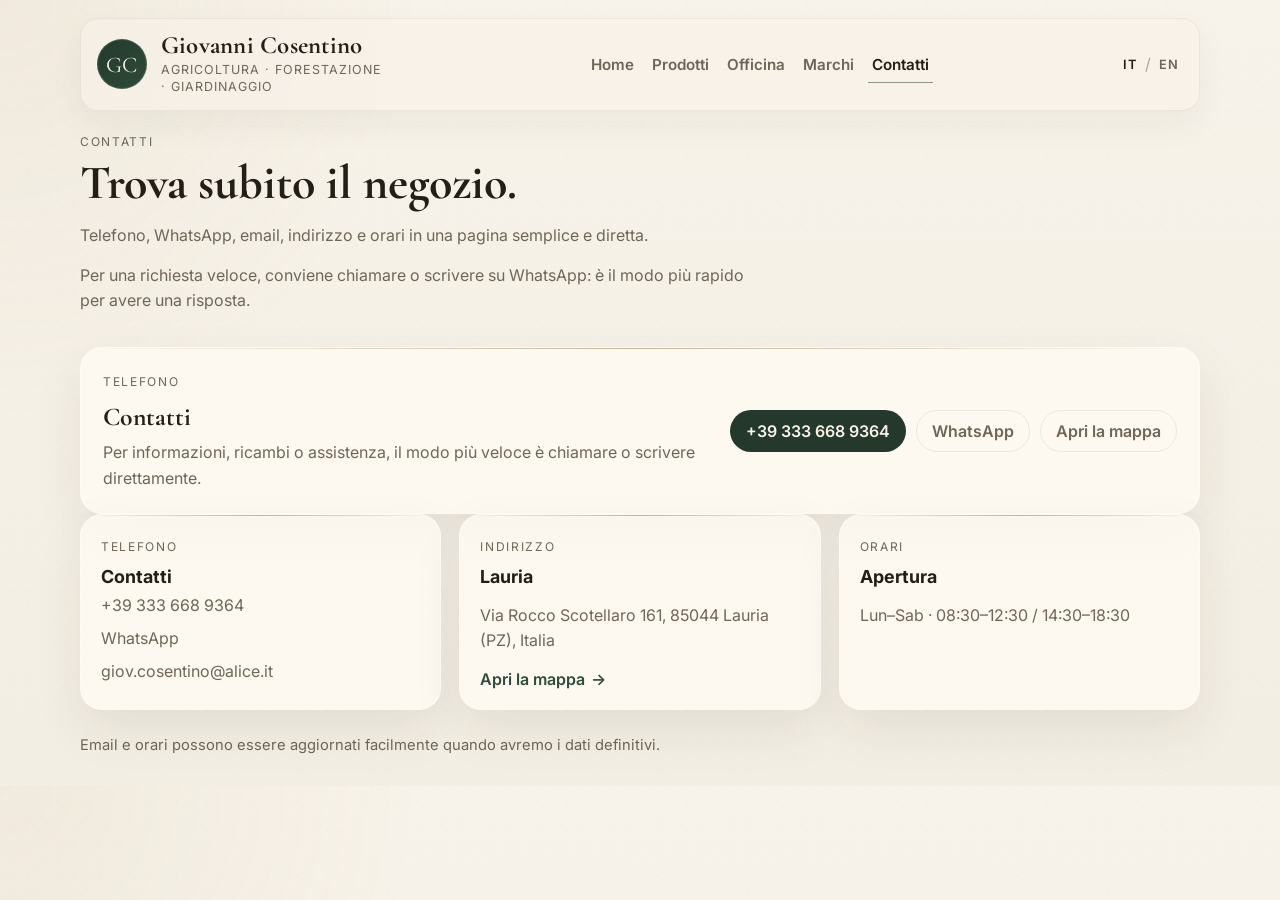
==== contatti.html @ a3128419 "Remove redundant homepage service cards" ====
<!doctype html>
<html lang="it">
  <head>
    <meta charset="UTF-8" />
    <meta name="viewport" content="width=device-width, initial-scale=1.0" />
    <title>Contatti · Giovanni Cosentino</title>
    <meta name="description" content="Contatti, indirizzo e riferimenti del negozio di Giovanni Cosentino a Lauria (PZ)." />
    <link rel="preconnect" href="https://fonts.googleapis.com" />
    <link rel="preconnect" href="https://fonts.gstatic.com" crossorigin />
    <link href="https://fonts.googleapis.com/css2?family=Inter:wght@400;500;600;700&family=Cormorant+Garamond:wght@500;600;700&display=swap" rel="stylesheet" />
    <link rel="stylesheet" href="./styles.css" />
  </head>
  <body>
    <div class="grain"></div>
    <div class="page-wrap">
      <div class="site-shell">
        <header class="topbar">
          <div class="brand">
            <div class="brand-mark">GC</div>
            <div class="brand-copy">
              <h1>Giovanni Cosentino</h1>
              <p class="brand-sub"><span data-i18n="brandSub">Agricoltura · Forestazione · Giardinaggio</span></p>
            </div>
          </div>
          <nav class="desktop-nav" aria-label="Primary">
            <a class="nav-link" href="./index.html" data-i18n="navHome">Home</a>
            <a class="nav-link" href="./prodotti.html" data-i18n="navProducts">Prodotti</a>
            <a class="nav-link" href="./officina.html" data-i18n="navWorkshop">Officina</a>
            <a class="nav-link" href="./marchi.html" data-i18n="navBrands">Marchi</a>
            <a class="nav-link is-active" href="./contatti.html" data-i18n="navContacts" data-i18n="contactsEyebrow">Contatti</a>
          </nav>

          <div class="topbar-actions">
            <div class="lang-switch" aria-label="Language switcher">
              <button class="lang-btn is-active" data-lang="it">IT</button>
              <button class="lang-btn" data-lang="en">EN</button>
            </div>
            <button class="menu-toggle" type="button" aria-expanded="false" aria-controls="mobile-menu" aria-label="Apri menu">
              <span></span>
              <span></span>
              <span></span>
            </button>
          </div>
        </header>
        <div class="mobile-menu" id="mobile-menu" hidden>
          <nav class="mobile-menu-panel" aria-label="Mobile navigation">
            <a class="nav-link" href="./index.html" data-i18n="navHome">Home</a>
            <a class="nav-link" href="./prodotti.html" data-i18n="navProducts">Prodotti</a>
            <a class="nav-link" href="./officina.html" data-i18n="navWorkshop">Officina</a>
            <a class="nav-link" href="./marchi.html" data-i18n="navBrands">Marchi</a>
            <a class="nav-link is-active" href="./contatti.html" data-i18n="navContacts" data-i18n="contactsEyebrow">Contatti</a>
            <div class="mobile-menu-meta">
              <a class="btn btn-dark" href="tel:+393336689364" data-i18n="call">Chiama</a>
              <div class="lang-switch mobile-lang-switch" aria-label="Language switcher">
                <button class="lang-btn is-active" data-lang="it">IT</button>
                <button class="lang-btn" data-lang="en">EN</button>
              </div>
            </div>
          </nav>
        </div>

        <main class="main-content">
          <div class="page-header compact-header">
            <p class="eyebrow" data-i18n="contactsEyebrow">Contatti</p>
            <h2 data-i18n="contactsTitle">Trova subito il negozio.</h2>
            <p data-i18n="contactsIntro">Telefono, WhatsApp, email, indirizzo e orari in una pagina semplice e diretta.</p>
            <p class="contacts-fast-cta" data-i18n="contactsFastCta">Per una richiesta veloce, conviene chiamare o scrivere su WhatsApp: è il modo più rapido per avere una risposta.</p>
          </div>

          <section class="section-spacer contact-band card lined-card contact-band-page">
            <div>
              <span class="mini-label" data-i18n="phoneLabel">Telefono</span>
              <h3 data-i18n="contactsBoxTitle">Contatti</h3>
              <p data-i18n="contactsBandLead">Per informazioni, ricambi o assistenza, il modo più veloce è chiamare o scrivere direttamente.</p>
            </div>
            <div class="contact-band-actions">
              <a class="btn btn-dark" href="tel:+393336689364">+39 333 668 9364</a>
              <a class="btn btn-light" href="https://wa.me/393336689364" target="_blank" rel="noreferrer">WhatsApp</a>
              <a class="btn btn-light" href="https://maps.google.com/?q=Via+Rocco+Scotellaro+161,+85044+Lauria+PZ,+Italia" target="_blank" rel="noreferrer" data-i18n="openMap">Apri la mappa</a>
            </div>
          </section>

          <section class="editorial-grid-contact">
            <article class="card lined-card contact-box">
              <span class="mini-label" data-i18n="phoneLabel">Telefono</span>
              <h3 data-i18n="contactsBoxTitle">Contatti</h3>
              <ul>
                <li><a href="tel:+393336689364">+39 333 668 9364</a></li>
                <li><a href="https://wa.me/393336689364" target="_blank" rel="noreferrer">WhatsApp</a></li>
                <li><a href="mailto:giov.cosentino@alice.it">giov.cosentino@alice.it</a></li>
              </ul>
            </article>
            <article class="card lined-card contact-box">
              <span class="mini-label" data-i18n="addressLabel">Indirizzo</span>
              <h3 data-i18n="addressTitle">Lauria</h3>
              <p data-i18n="addressText">Via Rocco Scotellaro 161, 85044 Lauria (PZ), Italia</p>
              <a class="inline-link" href="https://maps.google.com/?q=Via+Rocco+Scotellaro+161,+85044+Lauria+PZ,+Italia" target="_blank" rel="noreferrer" data-i18n="openMap">Apri la mappa</a>
            </article>
            <article class="card lined-card contact-box">
              <span class="mini-label" data-i18n="hoursLabel">Orari</span>
              <h3 data-i18n="hoursTitle">Apertura</h3>
              <p data-i18n="hoursText">Lun–Sab · 08:30–12:30 / 14:30–18:30</p>
            </article>
          </section>

          <p class="footer-note" data-i18n="footerNote">Email e orari possono essere aggiornati facilmente quando avremo i dati definitivi.</p>
        </main>
      </div>
    </div>
    <script src="./lang.js?v=0.3.0"></script>
  </body>
</html>
---- styles.css ----
:root {
  --paper: #f3eee3;
  --paper-deep: #ece4d3;
  --card: rgba(255, 251, 244, 0.78);
  --ink: #231f18;
  --ink-soft: #6f6658;
  --forest: #2f4b39;
  --forest-deep: #24392c;
  --brass: #9c7b4b;
  --line: rgba(35, 31, 24, 0.12);
  --shadow: 0 20px 50px rgba(35, 31, 24, 0.08);
  --radius: 22px;
}

* { box-sizing: border-box; min-width: 0; }
html { scroll-behavior: smooth; }
body {
  margin: 0;
  font-family: "Inter", sans-serif;
  color: var(--ink);
  background:
    radial-gradient(circle at top left, rgba(156, 123, 75, 0.08), transparent 28%),
    linear-gradient(180deg, #f8f3ea 0%, var(--paper) 100%);
  overflow-x: hidden;
}

a { color: inherit; text-decoration: none; }
img {
  display: block;
  width: 100%;
  max-width: 100%;
  height: auto;
  border-radius: 14px;
  filter: grayscale(1) contrast(1.03);
}
button { font: inherit; }

.grain {
  position: fixed;
  inset: 0;
  pointer-events: none;
  opacity: 0.08;
  background-image:
    radial-gradient(circle at 20% 20%, rgba(0,0,0,0.45) 0.6px, transparent 0.8px),
    radial-gradient(circle at 80% 40%, rgba(0,0,0,0.3) 0.6px, transparent 0.8px),
    radial-gradient(circle at 60% 70%, rgba(0,0,0,0.22) 0.6px, transparent 0.8px);
  background-size: 12px 12px, 15px 15px, 18px 18px;
}

.page-wrap {
  width: 100%;
  overflow-x: clip;
  padding: 18px;
}

.site-shell {
  width: 100%;
  max-width: 1120px;
  margin: 0 auto;
}

.topbar {
  display: flex;
  align-items: center;
  justify-content: space-between;
  gap: 16px;
  padding: 14px 16px;
  background: rgba(248, 242, 232, 0.58);
  backdrop-filter: blur(10px);
  border: 1px solid rgba(35,31,24,0.06);
  border-radius: 18px;
  box-shadow: 0 14px 34px rgba(35, 31, 24, 0.05);
}

.brand {
  display: flex;
  align-items: center;
  gap: 14px;
}

.brand-mark {
  width: 50px;
  height: 50px;
  border-radius: 50%;
  display: grid;
  place-items: center;
  background: linear-gradient(135deg, var(--forest-deep), var(--forest));
  color: #f7f2e8;
  font-family: "Cormorant Garamond", serif;
  font-size: 1.4rem;
  letter-spacing: 0.04em;
  box-shadow: inset 0 0 0 1px rgba(255,255,255,0.15);
}

.brand h1,
.hero h2,
.page-header h2,
.feature-card h3,
.catalog-card h3,
.brand-card h3,
.contact-box h3,
.story-card h3,
.detail-card h3,
.area-card h3 {
  margin: 0;
}

.brand h1,
.hero h2,
.page-header h2,
.quote,
.story-card h3,
.detail-card h3,
.area-card h3 {
  font-family: "Cormorant Garamond", serif;
}

.brand h1 {
  font-size: clamp(1.2rem, 2vw, 1.55rem);
  line-height: 1.02;
  letter-spacing: 0.01em;
}

.brand-sub {
  margin: 4px 0 0;
  color: var(--ink-soft);
  font-size: 0.78rem;
  letter-spacing: 0.08em;
  text-transform: uppercase;
  line-height: 1.35;
  max-width: 30ch;
  text-wrap: balance;
}

.eyebrow,
.mini-label {
  color: var(--ink-soft);
  font-size: 0.75rem;
  letter-spacing: 0.14em;
  text-transform: uppercase;
}

.eyebrow { margin: 0 0 8px; }
.mini-label { display: inline-block; margin-bottom: 12px; }

.desktop-nav,
.mobile-nav,
.topbar-actions,
.lang-switch,
.hero-actions,
.hero-highlights,
.check-list,
.contact-box ul,
.editorial-grid,
.editorial-grid-products,
.editorial-grid-brand,
.editorial-grid-contact,
.editorial-split,
.story-grid,
.details-grid,
.area-grid,
.quick-links {
  display: flex;
  gap: 10px;
}

.hero-actions {
  margin-top: 18px;
  flex-wrap: wrap;
}

.hero-simple {
  grid-template-columns: minmax(0, 1fr) minmax(320px, 0.9fr);
  padding-bottom: 8px;
}

.hero-visual-clean {
  max-width: 520px;
  margin-left: auto;
}

.services-strip {
  display: grid;
  grid-template-columns: repeat(3, minmax(0, 1fr));
  gap: 16px;
}

.service-pill {
  display: block;
  padding: 20px;
  transition: transform 160ms ease, box-shadow 160ms ease, border-color 160ms ease;
}

.service-pill:hover {
  transform: translateY(-2px);
  box-shadow: 0 24px 60px rgba(35, 31, 24, 0.09);
  border-color: rgba(47, 75, 57, 0.18);
}

.service-pill h3 {
  font-size: 1.14rem;
  margin-bottom: 8px;
}

.service-pill p {
  margin: 0;
}

.story-band,
.contact-band {
  display: grid;
  gap: 22px;
  padding: 24px;
}

.story-band {
  grid-template-columns: minmax(0, 1.45fr) minmax(240px, 0.75fr);
  align-items: center;
}

.story-band-copy h3,
.contact-band h3 {
  font-size: clamp(1.45rem, 2.2vw, 2rem);
  margin: 0 0 10px;
  font-family: "Cormorant Garamond", serif;
}

.story-band-copy p,
.contact-band p {
  margin: 0;
  color: var(--ink-soft);
  line-height: 1.62;
}

.story-band-aside {
  padding-left: 8px;
  border-left: 1px solid rgba(35, 31, 24, 0.08);
}

.story-band-aside .quote {
  font-size: clamp(1.9rem, 2.8vw, 2.7rem);
}

.contact-band {
  grid-template-columns: minmax(0, 1fr) auto;
  align-items: center;
}

.product-intro,
.workshop-band,
.contact-band-page {
  display: grid;
  grid-template-columns: minmax(0, 1fr) auto;
  gap: 20px;
  align-items: center;
  padding: 22px;
}

.product-intro h3,
.workshop-band h3,
.contact-band-page h3 {
  margin: 0 0 8px;
  font-size: clamp(1.35rem, 2vw, 1.8rem);
  font-family: "Cormorant Garamond", serif;
}

.product-intro p,
.workshop-band p,
.contact-band-page p {
  margin: 0;
  color: var(--ink-soft);
  line-height: 1.6;
}

.product-intro-actions,
.workshop-band-actions,
.contact-band-actions {
  display: flex;
  gap: 10px;
  flex-wrap: wrap;
  justify-content: flex-end;
}

.compact-catalog-card {
  min-height: 0;
}

.compact-catalog-card h3 {
  margin-bottom: 8px;
}

.compact-catalog-card p {
  margin: 0;
}

.brand-spotlight {
  background: linear-gradient(135deg, rgba(36,57,44,0.98), rgba(47,75,57,0.95));
  color: #f8f2e8;
}

.brand-spotlight p,
.brand-spotlight .mini-label {
  color: rgba(248, 242, 232, 0.82);
}

.simple-note-band {
  grid-template-columns: 1fr;
}

.inline-link {
  display: inline-flex;
  align-items: center;
  gap: 6px;
}

.inline-link::after {
  content: "→";
}

.desktop-nav,
.mobile-nav {
  flex-wrap: wrap;
}

.nav-link {
  position: relative;
  border: 0;
  background: transparent;
  color: var(--ink-soft);
  padding: 6px 4px;
  border-radius: 0;
  cursor: pointer;
  font-size: 0.95rem;
  font-weight: 600;
}

.nav-link::after {
  content: "";
  position: absolute;
  left: 0;
  right: 0;
  bottom: -3px;
  height: 1px;
  background: rgba(47, 75, 57, 0.55);
  transform: scaleX(0);
  transform-origin: left;
  transition: transform 160ms ease;
}

.nav-link:hover::after,
.nav-link.is-active::after {
  transform: scaleX(1);
}

.nav-link.is-active {
  color: var(--ink);
}

.lang-btn {
  border: 0;
  background: transparent;
  color: var(--ink-soft);
  padding: 2px 4px;
  border-radius: 0;
  cursor: pointer;
  font-size: 0.8rem;
  font-weight: 600;
  letter-spacing: 0.08em;
}

.lang-btn.is-active {
  color: var(--ink);
}

.mobile-nav {
  display: none;
}

.menu-toggle {
  display: none;
  width: 42px;
  height: 42px;
  padding: 0;
  border: 1px solid rgba(35, 31, 24, 0.08);
  background: rgba(255, 251, 244, 0.5);
  border-radius: 999px;
  align-items: center;
  justify-content: center;
  gap: 4px;
  flex-direction: column;
  cursor: pointer;
}

.menu-toggle span {
  display: block;
  width: 16px;
  height: 1.5px;
  border-radius: 999px;
  background: var(--ink);
}

.mobile-menu {
  display: none;
}

.mobile-menu[hidden] {
  display: none !important;
}

.mobile-menu-panel {
  margin-top: 10px;
  padding: 16px;
  background: rgba(248, 242, 232, 0.94);
  border: 1px solid rgba(35, 31, 24, 0.08);
  border-radius: 18px;
  box-shadow: 0 18px 40px rgba(35, 31, 24, 0.08);
}

.mobile-menu-panel .nav-link {
  display: block;
  padding: 10px 0;
  font-size: 1rem;
}

.mobile-menu-panel .nav-link::after {
  bottom: 2px;
}

.mobile-menu-meta {
  display: flex;
  align-items: center;
  justify-content: space-between;
  gap: 12px;
  margin-top: 14px;
  padding-top: 14px;
  border-top: 1px solid rgba(35, 31, 24, 0.08);
}

.mobile-lang-switch {
  gap: 6px;
}

.topbar-actions {
  align-items: center;
}

.lang-switch {
  gap: 6px;
  align-items: center;
}

.lang-switch::before {
  content: "/";
  color: rgba(111, 102, 88, 0.55);
  order: 2;
  margin: 0 -2px;
}

.lang-switch .lang-btn[data-lang="it"] {
  order: 1;
}

.lang-switch .lang-btn[data-lang="en"] {
  order: 3;
}

.main-content { margin-top: 22px; }

.hero-editorial {
  display: grid;
  grid-template-columns: minmax(0, 0.9fr) minmax(320px, 1.1fr);
  gap: 24px;
  align-items: center;
  padding: 18px 0 8px;
}

.hero-copy { padding: 14px 4px; }
.hero-copy h2 {
  font-size: clamp(2.3rem, 5vw, 4.6rem);
  line-height: 0.94;
  max-width: 8ch;
  margin-bottom: 12px;
}

.hero-text,
.page-header p,
.feature-card p,
.catalog-card p,
.brand-card p,
.contact-box p,
.contact-box li,
.check-list li,
.image-note,
.story-card p,
.detail-card p,
.area-card p,
.area-card li {
  color: var(--ink-soft);
  line-height: 1.55;
}

.hero-text { max-width: 34ch; font-size: 1rem; margin: 0; }

.btn {
  display: inline-flex;
  align-items: center;
  justify-content: center;
  min-height: 42px;
  padding: 0 15px;
  border-radius: 999px;
  border: 1px solid transparent;
  font-weight: 600;
  transition: background-color 160ms ease, border-color 160ms ease, color 160ms ease, transform 160ms ease;
}

.btn:hover {
  transform: translateY(-1px);
}

.btn-dark { background: var(--forest-deep); color: #f8f2e8; }
.btn-light { background: rgba(255, 251, 244, 0.42); border-color: rgba(35, 31, 24, 0.08); color: var(--ink-soft); }

.hero-actions .btn-light,
.contact-band-actions .btn-light,
.product-intro-actions .btn-light,
.workshop-band-actions .btn-light {
  background: transparent;
  border-color: rgba(35, 31, 24, 0.08);
  color: var(--ink-soft);
}

.framed-image {
  padding: 12px;
  background: rgba(255, 251, 244, 0.65);
  border: 1px solid rgba(35,31,24,0.08);
  border-radius: var(--radius);
  box-shadow: var(--shadow);
}

.image-note { margin-top: 10px; font-size: 0.9rem; }

.card {
  background: var(--card);
  border: 1px solid rgba(255,255,255,0.45);
  border-radius: var(--radius);
  box-shadow: var(--shadow);
}

.lined-card {
  position: relative;
  overflow: hidden;
}

.lined-card::before {
  content: "";
  position: absolute;
  top: 0;
  left: 0;
  width: 100%;
  height: 1px;
  background: linear-gradient(90deg, transparent, rgba(156,123,75,0.55), transparent);
}

.editorial-grid,
.editorial-grid-products,
.editorial-grid-brand,
.editorial-grid-contact,
.story-grid,
.details-grid,
.area-grid,
.quick-links {
  display: grid;
  gap: 18px;
}

.editorial-grid { grid-template-columns: 1fr 1fr 0.85fr; margin-top: 18px; }
.editorial-grid-products { grid-template-columns: repeat(3, minmax(0, 1fr)); }
.editorial-grid-brand { grid-template-columns: 1.15fr repeat(3, minmax(0, 1fr)); }
.editorial-grid-contact { grid-template-columns: repeat(3, minmax(0, 1fr)); }
.editorial-split { display: grid; grid-template-columns: 1.05fr 0.95fr; gap: 22px; }
.story-grid { grid-template-columns: 1fr 1fr; }
.details-grid { grid-template-columns: repeat(3, minmax(0, 1fr)); }
.area-grid { grid-template-columns: repeat(2, minmax(0, 1fr)); }
.quick-links { grid-template-columns: repeat(3, minmax(0, 1fr)); }

.feature-card,
.catalog-card,
.brand-card,
.contact-box,
.service-box,
.story-card,
.detail-card,
.area-card {
  padding: 20px;
}

.feature-card h3,
.catalog-card h3,
.brand-card h3,
.contact-box h3,
.story-card h3,
.detail-card h3,
.area-card h3 {
  font-size: 1.12rem;
  margin-bottom: 6px;
}

.quote-card { display: flex; flex-direction: column; justify-content: center; }
.quote { font-size: clamp(1.6rem, 2.4vw, 2.2rem); line-height: 1; margin: 0; }

.page-header { max-width: 680px; margin-bottom: 18px; }
.compact-header h2 {
  font-size: clamp(2rem, 4vw, 3rem);
  line-height: 0.98;
  margin-bottom: 8px;
}

.catalog-card img,
.story-card img,
.area-card img { margin-bottom: 14px; }

.check-list,
.contact-box ul,
.area-card ul {
  list-style: none;
  padding: 0;
  margin: 0;
}

.check-list { display: grid; gap: 12px; margin-bottom: 18px; }
.check-list li {
  position: relative;
  padding-left: 24px;
}
.check-list li::before {
  content: "";
  position: absolute;
  left: 0;
  top: 8px;
  width: 10px;
  height: 10px;
  border-radius: 50%;
  background: var(--brass);
}

.brand-card,
.detail-card {
  min-height: 136px;
  display: flex;
  flex-direction: column;
  justify-content: center;
}

.brand-card span,
.detail-card span {
  color: var(--ink-soft);
  font-weight: 600;
}

.featured-brand {
  background: linear-gradient(135deg, rgba(36,57,44,0.98), rgba(47,75,57,0.95));
  color: #f8f2e8;
}

.featured-brand p,
.featured-brand .mini-label {
  color: rgba(248, 242, 232, 0.8);
}

.contact-box ul,
.area-card ul { display: grid; gap: 8px; }

.contact-actions {
  display: flex;
  flex-wrap: wrap;
  gap: 10px;
  margin-top: 18px;
}

.inline-link { color: var(--forest); font-weight: 600; }
.section-spacer { margin-top: 34px; }
.footer-note {
  margin-top: 26px;
  color: var(--ink-soft);
  font-size: 0.92rem;
}

@media (max-width: 980px) {
  .topbar {
    flex-wrap: nowrap;
    align-items: center;
  }

  .desktop-nav,
  .topbar > .topbar-actions > .lang-switch {
    display: none;
  }

  .menu-toggle {
    display: inline-flex;
  }

  .mobile-menu.is-open {
    display: block;
  }

  .hero-editorial,
  .editorial-split,
  .story-grid,
  .area-grid,
  .story-band,
  .contact-band,
  .product-intro,
  .workshop-band,
  .contact-band-page {
    grid-template-columns: 1fr;
  }

  .hero-copy h2,
  .hero-text {
    max-width: none;
  }

  .services-strip,
  .editorial-grid,
  .editorial-grid-products,
  .editorial-grid-contact,
  .editorial-grid-brand,
  .details-grid,
  .quick-links {
    grid-template-columns: repeat(2, minmax(0, 1fr));
  }

  .editorial-grid-brand .featured-brand {
    grid-column: span 2;
  }

  .product-intro-actions,
  .workshop-band-actions,
  .contact-band-actions {
    justify-content: flex-start;
  }

  .story-band-aside {
    border-left: 0;
    padding-left: 0;
  }
}

@media (max-width: 680px) {
  .page-wrap {
    padding: 12px;
  }

  .topbar {
    padding: 12px 14px;
  }

  .brand-sub {
    font-size: 0.72rem;
    max-width: 24ch;
  }

  .hero-copy h2 {
    font-size: 2.7rem;
  }

  .services-strip,
  .editorial-grid,
  .editorial-grid-products,
  .editorial-grid-contact,
  .editorial-grid-brand,
  .details-grid,
  .quick-links {
    grid-template-columns: 1fr;
  }

  .editorial-grid-brand .featured-brand {
    grid-column: auto;
  }

  .feature-card,
  .catalog-card,
  .brand-card,
  .contact-box,
  .service-box,
  .story-card,
  .detail-card,
  .area-card,
  .service-pill,
  .story-band,
  .contact-band {
    padding: 18px;
  }
}

.site-version {
  position: fixed;
  right: 10px;
  bottom: 8px;
  z-index: 50;
  font-size: 0.68rem;
  color: var(--ink-soft);
  background: rgba(248, 242, 232, 0.78);
  border: 1px solid var(--line);
  border-radius: 999px;
  padding: 5px 8px;
  backdrop-filter: blur(8px);
  box-shadow: var(--shadow);
}
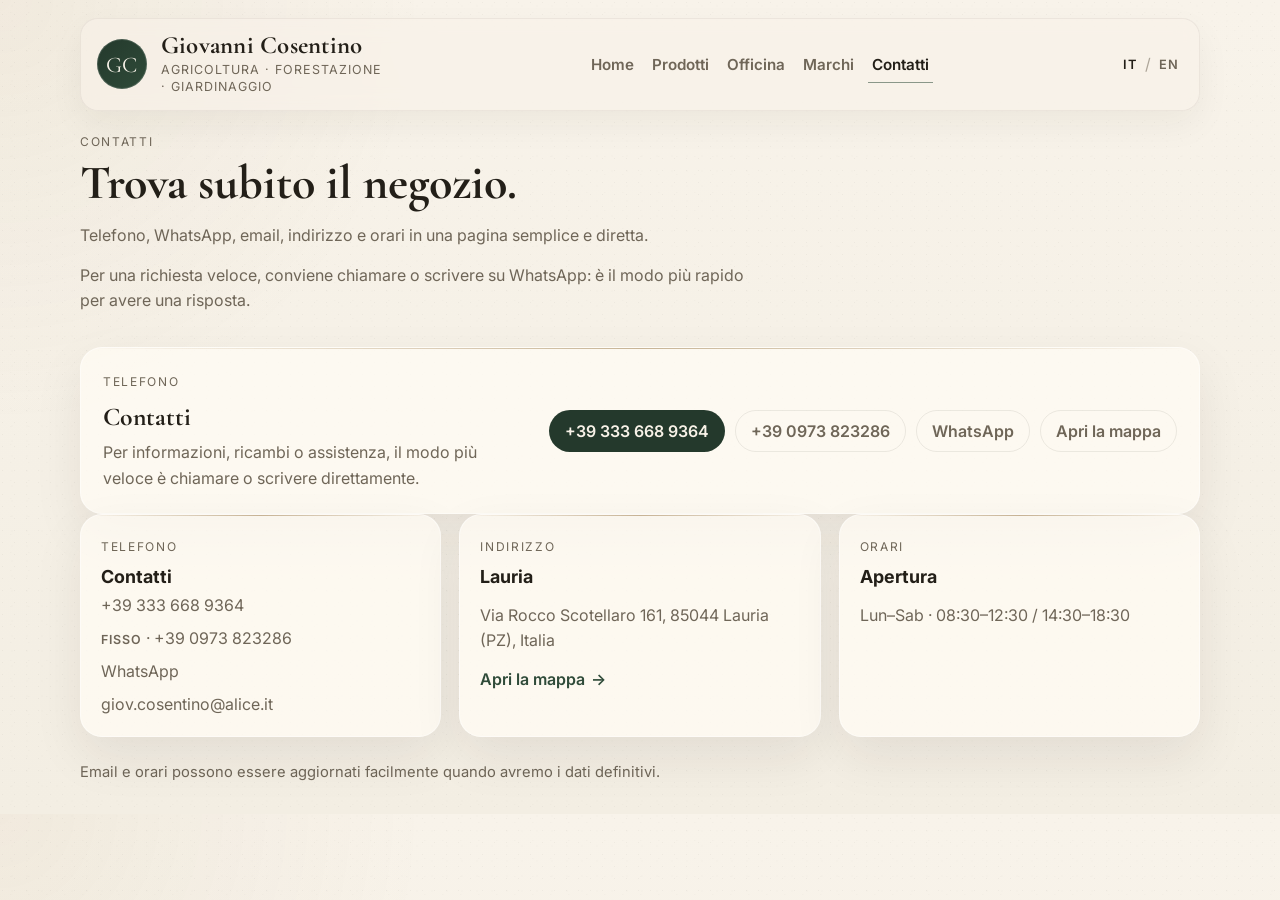
==== commit bfb441bd: "Add office landline and fix product accordion spacing — v0.4.1 - contatti.html: add +39 0973 823286 " ====
--- a/contatti.html
+++ b/contatti.html
@@ -75,6 +75,7 @@
             </div>
             <div class="contact-band-actions">
               <a class="btn btn-dark" href="tel:+393336689364">+39 333 668 9364</a>
+              <a class="btn btn-light" href="tel:+390973823286">+39 0973 823286</a>
               <a class="btn btn-light" href="https://wa.me/393336689364" target="_blank" rel="noreferrer">WhatsApp</a>
               <a class="btn btn-light" href="https://maps.google.com/?q=Via+Rocco+Scotellaro+161,+85044+Lauria+PZ,+Italia" target="_blank" rel="noreferrer" data-i18n="openMap">Apri la mappa</a>
             </div>
@@ -86,6 +87,7 @@
               <h3 data-i18n="contactsBoxTitle">Contatti</h3>
               <ul>
                 <li><a href="tel:+393336689364">+39 333 668 9364</a></li>
+                <li><span class="contact-type" data-i18n="officeLabel">Fisso</span> · <a href="tel:+390973823286">+39 0973 823286</a></li>
                 <li><a href="https://wa.me/393336689364" target="_blank" rel="noreferrer">WhatsApp</a></li>
                 <li><a href="mailto:giov.cosentino@alice.it">giov.cosentino@alice.it</a></li>
               </ul>
@@ -107,6 +109,6 @@
         </main>
       </div>
     </div>
-    <script src="./lang.js?v=0.3.0"></script>
+    <script src="./lang.js?v=0.4.0"></script>
   </body>
 </html>
--- a/styles.css
+++ b/styles.css
@@ -679,6 +679,14 @@
 
 .inline-link { color: var(--forest); font-weight: 600; }
 .section-spacer { margin-top: 34px; }
+.contact-type {
+  font-size: 0.78rem;
+  font-weight: 600;
+  letter-spacing: 0.08em;
+  text-transform: uppercase;
+  color: var(--ink-soft);
+}
+
 .footer-note {
   margin-top: 26px;
   color: var(--ink-soft);
@@ -794,6 +802,109 @@
   }
 }
 
+/* ── Product accordion ──────────────────────────────────── */
+
+.cat-accordion { display: grid; gap: 10px; margin-top: 44px; }
+
+.cat-item { overflow: hidden; }
+
+.cat-toggle {
+  display: flex;
+  align-items: center;
+  justify-content: space-between;
+  width: 100%;
+  padding: 22px 24px;
+  background: transparent;
+  border: 0;
+  cursor: pointer;
+  text-align: left;
+  gap: 16px;
+}
+
+.cat-toggle:hover .cat-arrow {
+  border-color: rgba(47, 75, 57, 0.3);
+  color: var(--forest);
+}
+
+.cat-toggle-inner { flex: 1; min-width: 0; }
+
+.cat-name {
+  font-family: "Cormorant Garamond", serif;
+  font-size: clamp(1.3rem, 2vw, 1.65rem);
+  color: var(--ink);
+  margin: 0 0 4px;
+}
+
+.cat-desc {
+  margin: 0;
+  font-size: 0.9rem;
+  color: var(--ink-soft);
+}
+
+.cat-arrow {
+  width: 34px;
+  height: 34px;
+  border-radius: 50%;
+  border: 1px solid rgba(35, 31, 24, 0.1);
+  display: grid;
+  place-items: center;
+  font-size: 0.9rem;
+  color: var(--ink-soft);
+  flex-shrink: 0;
+  transition: transform 220ms ease, border-color 160ms ease, color 160ms ease;
+}
+
+.cat-toggle[aria-expanded="true"] .cat-arrow { transform: rotate(180deg); }
+
+.cat-panel { padding: 0 24px 24px; }
+.cat-panel[hidden] { display: none; }
+
+.cat-photo-grid {
+  display: grid;
+  grid-template-columns: repeat(auto-fill, minmax(190px, 1fr));
+  gap: 14px;
+  padding-top: 4px;
+}
+
+.cat-photo-card {
+  margin: 0;
+  background: rgba(255, 251, 244, 0.55);
+  border: 1px solid rgba(35, 31, 24, 0.07);
+  border-radius: 14px;
+  padding: 16px;
+  display: flex;
+  flex-direction: column;
+  align-items: center;
+  gap: 12px;
+  transition: box-shadow 160ms ease;
+}
+
+.cat-photo-card:hover { box-shadow: 0 12px 32px rgba(35, 31, 24, 0.09); }
+
+.cat-photo-card img {
+  filter: none;
+  border-radius: 8px;
+  object-fit: contain;
+  height: 150px;
+  width: 100%;
+}
+
+.cat-photo-card figcaption {
+  font-size: 0.86rem;
+  color: var(--ink-soft);
+  text-align: center;
+  line-height: 1.3;
+  font-weight: 500;
+}
+
+@media (max-width: 680px) {
+  .cat-toggle { padding: 18px; }
+  .cat-panel { padding: 0 18px 18px; }
+  .cat-photo-grid { grid-template-columns: repeat(2, 1fr); }
+}
+
+/* ── Version badge ──────────────────────────────────────── */
+
 .site-version {
   position: fixed;
   right: 10px;
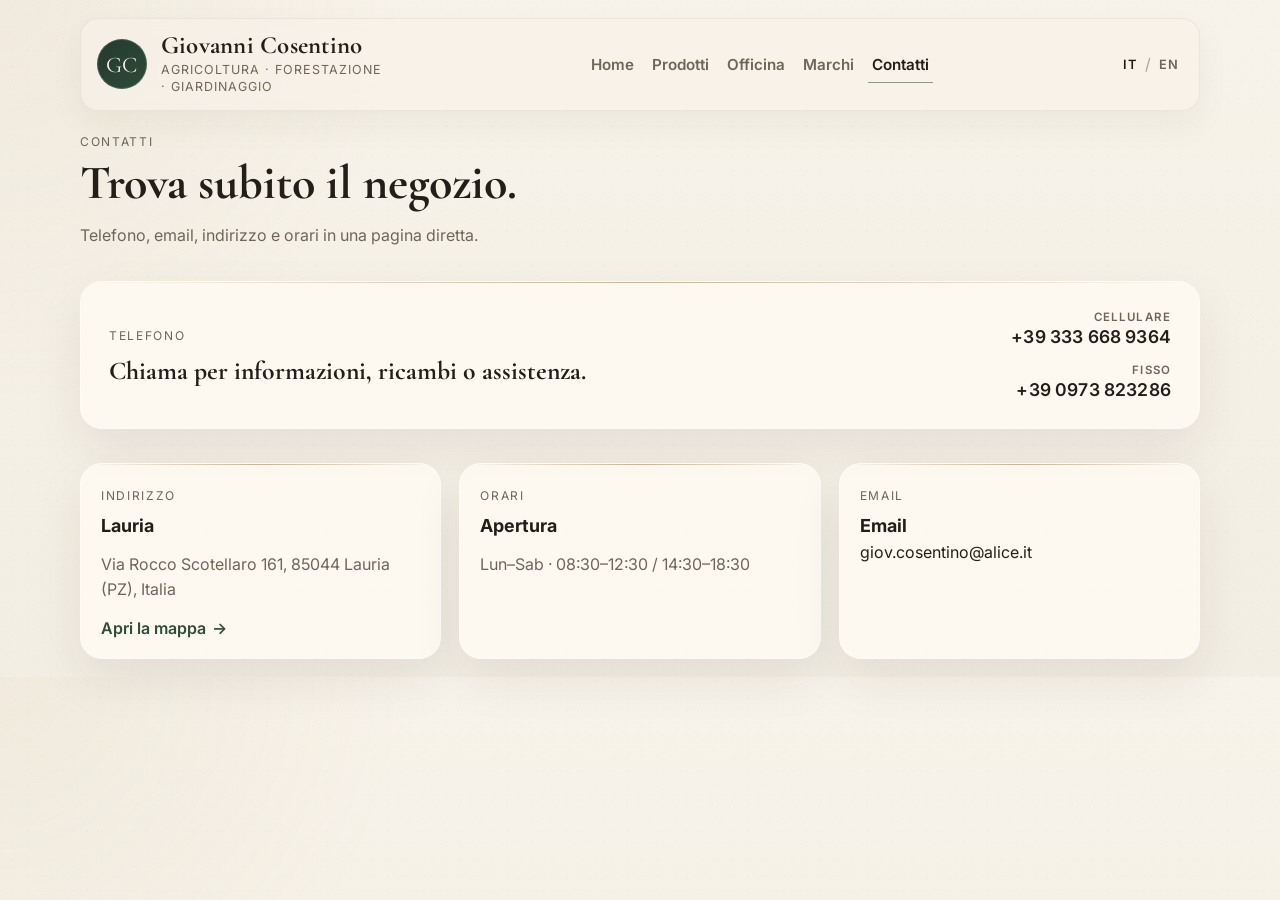
==== commit 6d37daab: "Clean up contacts page, remove WhatsApp, add labelled phone numbers — v0.4.3 - Replaced the redundan" ====
--- a/contatti.html
+++ b/contatti.html
@@ -27,9 +27,8 @@
             <a class="nav-link" href="./prodotti.html" data-i18n="navProducts">Prodotti</a>
             <a class="nav-link" href="./officina.html" data-i18n="navWorkshop">Officina</a>
             <a class="nav-link" href="./marchi.html" data-i18n="navBrands">Marchi</a>
-            <a class="nav-link is-active" href="./contatti.html" data-i18n="navContacts" data-i18n="contactsEyebrow">Contatti</a>
+            <a class="nav-link is-active" href="./contatti.html" data-i18n="navContacts">Contatti</a>
           </nav>
-
           <div class="topbar-actions">
             <div class="lang-switch" aria-label="Language switcher">
               <button class="lang-btn is-active" data-lang="it">IT</button>
@@ -42,13 +41,14 @@
             </button>
           </div>
         </header>
+
         <div class="mobile-menu" id="mobile-menu" hidden>
           <nav class="mobile-menu-panel" aria-label="Mobile navigation">
             <a class="nav-link" href="./index.html" data-i18n="navHome">Home</a>
             <a class="nav-link" href="./prodotti.html" data-i18n="navProducts">Prodotti</a>
             <a class="nav-link" href="./officina.html" data-i18n="navWorkshop">Officina</a>
             <a class="nav-link" href="./marchi.html" data-i18n="navBrands">Marchi</a>
-            <a class="nav-link is-active" href="./contatti.html" data-i18n="navContacts" data-i18n="contactsEyebrow">Contatti</a>
+            <a class="nav-link is-active" href="./contatti.html" data-i18n="navContacts">Contatti</a>
             <div class="mobile-menu-meta">
               <a class="btn btn-dark" href="tel:+393336689364" data-i18n="call">Chiama</a>
               <div class="lang-switch mobile-lang-switch" aria-label="Language switcher">
@@ -63,35 +63,27 @@
           <div class="page-header compact-header">
             <p class="eyebrow" data-i18n="contactsEyebrow">Contatti</p>
             <h2 data-i18n="contactsTitle">Trova subito il negozio.</h2>
-            <p data-i18n="contactsIntro">Telefono, WhatsApp, email, indirizzo e orari in una pagina semplice e diretta.</p>
-            <p class="contacts-fast-cta" data-i18n="contactsFastCta">Per una richiesta veloce, conviene chiamare o scrivere su WhatsApp: è il modo più rapido per avere una risposta.</p>
+            <p data-i18n="contactsIntro">Telefono, email, indirizzo e orari in una pagina diretta.</p>
           </div>
 
-          <section class="section-spacer contact-band card lined-card contact-band-page">
-            <div>
+          <section class="section-spacer contact-hero card lined-card">
+            <div class="contact-hero-lead">
               <span class="mini-label" data-i18n="phoneLabel">Telefono</span>
-              <h3 data-i18n="contactsBoxTitle">Contatti</h3>
-              <p data-i18n="contactsBandLead">Per informazioni, ricambi o assistenza, il modo più veloce è chiamare o scrivere direttamente.</p>
+              <h3 data-i18n="contactsBandLead">Chiama per informazioni, ricambi o assistenza.</h3>
             </div>
-            <div class="contact-band-actions">
-              <a class="btn btn-dark" href="tel:+393336689364">+39 333 668 9364</a>
-              <a class="btn btn-light" href="tel:+390973823286">+39 0973 823286</a>
-              <a class="btn btn-light" href="https://wa.me/393336689364" target="_blank" rel="noreferrer">WhatsApp</a>
-              <a class="btn btn-light" href="https://maps.google.com/?q=Via+Rocco+Scotellaro+161,+85044+Lauria+PZ,+Italia" target="_blank" rel="noreferrer" data-i18n="openMap">Apri la mappa</a>
+            <div class="contact-hero-phones">
+              <div class="contact-phone-row">
+                <span class="contact-phone-label" data-i18n="mobileLabel">Cellulare</span>
+                <a class="contact-phone-num" href="tel:+393336689364">+39 333 668 9364</a>
+              </div>
+              <div class="contact-phone-row">
+                <span class="contact-phone-label" data-i18n="officeLabel">Fisso</span>
+                <a class="contact-phone-num" href="tel:+390973823286">+39 0973 823286</a>
+              </div>
             </div>
           </section>
 
-          <section class="editorial-grid-contact">
-            <article class="card lined-card contact-box">
-              <span class="mini-label" data-i18n="phoneLabel">Telefono</span>
-              <h3 data-i18n="contactsBoxTitle">Contatti</h3>
-              <ul>
-                <li><a href="tel:+393336689364">+39 333 668 9364</a></li>
-                <li><span class="contact-type" data-i18n="officeLabel">Fisso</span> · <a href="tel:+390973823286">+39 0973 823286</a></li>
-                <li><a href="https://wa.me/393336689364" target="_blank" rel="noreferrer">WhatsApp</a></li>
-                <li><a href="mailto:giov.cosentino@alice.it">giov.cosentino@alice.it</a></li>
-              </ul>
-            </article>
+          <section class="editorial-grid-contact section-spacer">
             <article class="card lined-card contact-box">
               <span class="mini-label" data-i18n="addressLabel">Indirizzo</span>
               <h3 data-i18n="addressTitle">Lauria</h3>
@@ -103,12 +95,15 @@
               <h3 data-i18n="hoursTitle">Apertura</h3>
               <p data-i18n="hoursText">Lun–Sab · 08:30–12:30 / 14:30–18:30</p>
             </article>
+            <article class="card lined-card contact-box">
+              <span class="mini-label">Email</span>
+              <h3>Email</h3>
+              <a href="mailto:giov.cosentino@alice.it">giov.cosentino@alice.it</a>
+            </article>
           </section>
-
-          <p class="footer-note" data-i18n="footerNote">Email e orari possono essere aggiornati facilmente quando avremo i dati definitivi.</p>
         </main>
       </div>
     </div>
-    <script src="./lang.js?v=0.4.0"></script>
+    <script src="./lang.js?v=0.4.3"></script>
   </body>
 </html>
--- a/styles.css
+++ b/styles.css
@@ -687,6 +687,60 @@
   color: var(--ink-soft);
 }
 
+.contact-hero {
+  display: grid;
+  grid-template-columns: 1fr auto;
+  align-items: center;
+  gap: 32px;
+  padding: 28px;
+}
+
+.contact-hero h3 {
+  font-family: "Cormorant Garamond", serif;
+  font-size: clamp(1.25rem, 2vw, 1.6rem);
+  margin: 0;
+}
+
+.contact-hero-phones {
+  display: flex;
+  flex-direction: column;
+  gap: 16px;
+}
+
+.contact-phone-row {
+  display: flex;
+  flex-direction: column;
+  align-items: flex-end;
+  gap: 2px;
+}
+
+.contact-phone-label {
+  font-size: 0.72rem;
+  font-weight: 600;
+  letter-spacing: 0.1em;
+  text-transform: uppercase;
+  color: var(--ink-soft);
+}
+
+.contact-phone-num {
+  font-size: 1.1rem;
+  font-weight: 600;
+  color: var(--ink);
+  letter-spacing: 0.01em;
+  transition: color 140ms ease;
+}
+
+.contact-phone-num:hover { color: var(--forest); }
+
+@media (max-width: 680px) {
+  .contact-hero {
+    grid-template-columns: 1fr;
+    gap: 20px;
+    padding: 20px;
+  }
+  .contact-phone-row { align-items: flex-start; }
+}
+
 .footer-note {
   margin-top: 26px;
   color: var(--ink-soft);
@@ -861,46 +915,54 @@
 
 .cat-photo-grid {
   display: grid;
-  grid-template-columns: repeat(auto-fill, minmax(190px, 1fr));
-  gap: 14px;
-  padding-top: 4px;
+  grid-template-columns: repeat(auto-fill, minmax(148px, 1fr));
+  gap: 10px;
+  padding-top: 8px;
 }
 
 .cat-photo-card {
   margin: 0;
-  background: rgba(255, 251, 244, 0.55);
-  border: 1px solid rgba(35, 31, 24, 0.07);
-  border-radius: 14px;
-  padding: 16px;
+  border-radius: 12px;
+  border: 1px solid rgba(35, 31, 24, 0.08);
+  background: #fff;
+  overflow: hidden;
   display: flex;
   flex-direction: column;
-  align-items: center;
-  gap: 12px;
-  transition: box-shadow 160ms ease;
-}
-
-.cat-photo-card:hover { box-shadow: 0 12px 32px rgba(35, 31, 24, 0.09); }
+  transition: box-shadow 180ms ease, transform 180ms ease;
+}
+
+.cat-photo-card:hover {
+  box-shadow: 0 10px 28px rgba(35, 31, 24, 0.1);
+  transform: translateY(-2px);
+}
 
 .cat-photo-card img {
-  filter: none;
-  border-radius: 8px;
+  filter: none !important;
+  border-radius: 0;
+  width: 100%;
+  aspect-ratio: 1 / 1;
   object-fit: contain;
-  height: 150px;
-  width: 100%;
+  background: #fff;
+  padding: 14px;
 }
 
 .cat-photo-card figcaption {
-  font-size: 0.86rem;
+  padding: 8px 10px 10px;
+  font-size: 0.8rem;
   color: var(--ink-soft);
   text-align: center;
   line-height: 1.3;
   font-weight: 500;
+  border-top: 1px solid rgba(35, 31, 24, 0.06);
+  background: rgba(248, 244, 237, 0.6);
 }
 
 @media (max-width: 680px) {
   .cat-toggle { padding: 18px; }
   .cat-panel { padding: 0 18px 18px; }
-  .cat-photo-grid { grid-template-columns: repeat(2, 1fr); }
+  .cat-photo-grid {
+    grid-template-columns: repeat(auto-fill, minmax(130px, 1fr));
+  }
 }
 
 /* ── Version badge ──────────────────────────────────────── */
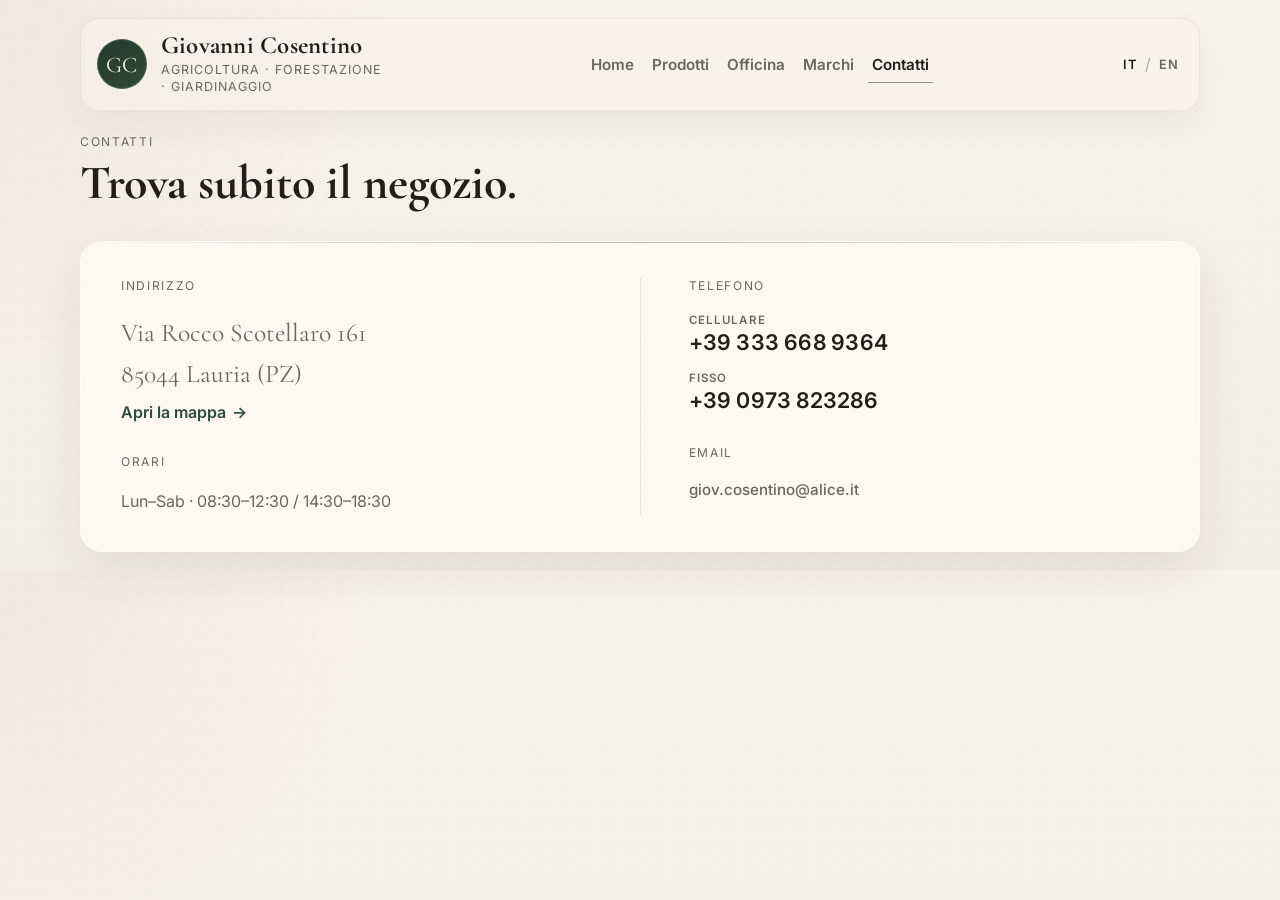
==== commit 08acb6fc: "Redesign contacts page as single editorial card — v0.4.4 Replace the two-section layout (phone band " ====
--- a/contatti.html
+++ b/contatti.html
@@ -63,47 +63,50 @@
           <div class="page-header compact-header">
             <p class="eyebrow" data-i18n="contactsEyebrow">Contatti</p>
             <h2 data-i18n="contactsTitle">Trova subito il negozio.</h2>
-            <p data-i18n="contactsIntro">Telefono, email, indirizzo e orari in una pagina diretta.</p>
           </div>
 
-          <section class="section-spacer contact-hero card lined-card">
-            <div class="contact-hero-lead">
-              <span class="mini-label" data-i18n="phoneLabel">Telefono</span>
-              <h3 data-i18n="contactsBandLead">Chiama per informazioni, ricambi o assistenza.</h3>
+          <article class="contact-card card lined-card section-spacer">
+            <div class="contact-card-body">
+
+              <div class="contact-col">
+                <div class="contact-block">
+                  <span class="mini-label" data-i18n="addressLabel">Indirizzo</span>
+                  <p class="contact-addr">Via Rocco Scotellaro 161<br>85044 Lauria (PZ)</p>
+                  <a class="inline-link" href="https://maps.google.com/?q=Via+Rocco+Scotellaro+161,+85044+Lauria+PZ,+Italia" target="_blank" rel="noreferrer" data-i18n="openMap">Apri la mappa</a>
+                </div>
+                <div class="contact-block">
+                  <span class="mini-label" data-i18n="hoursLabel">Orari</span>
+                  <p data-i18n="hoursText">Lun–Sab · 08:30–12:30 / 14:30–18:30</p>
+                </div>
+              </div>
+
+              <div class="contact-vline" aria-hidden="true"></div>
+
+              <div class="contact-col">
+                <div class="contact-block">
+                  <span class="mini-label" data-i18n="phoneLabel">Telefono</span>
+                  <div class="contact-phone-pair">
+                    <div>
+                      <span class="contact-num-label" data-i18n="mobileLabel">Cellulare</span>
+                      <a class="contact-num" href="tel:+393336689364">+39 333 668 9364</a>
+                    </div>
+                    <div>
+                      <span class="contact-num-label" data-i18n="officeLabel">Fisso</span>
+                      <a class="contact-num" href="tel:+390973823286">+39 0973 823286</a>
+                    </div>
+                  </div>
+                </div>
+                <div class="contact-block">
+                  <span class="mini-label">Email</span>
+                  <a class="contact-email" href="mailto:giov.cosentino@alice.it">giov.cosentino@alice.it</a>
+                </div>
+              </div>
+
             </div>
-            <div class="contact-hero-phones">
-              <div class="contact-phone-row">
-                <span class="contact-phone-label" data-i18n="mobileLabel">Cellulare</span>
-                <a class="contact-phone-num" href="tel:+393336689364">+39 333 668 9364</a>
-              </div>
-              <div class="contact-phone-row">
-                <span class="contact-phone-label" data-i18n="officeLabel">Fisso</span>
-                <a class="contact-phone-num" href="tel:+390973823286">+39 0973 823286</a>
-              </div>
-            </div>
-          </section>
-
-          <section class="editorial-grid-contact section-spacer">
-            <article class="card lined-card contact-box">
-              <span class="mini-label" data-i18n="addressLabel">Indirizzo</span>
-              <h3 data-i18n="addressTitle">Lauria</h3>
-              <p data-i18n="addressText">Via Rocco Scotellaro 161, 85044 Lauria (PZ), Italia</p>
-              <a class="inline-link" href="https://maps.google.com/?q=Via+Rocco+Scotellaro+161,+85044+Lauria+PZ,+Italia" target="_blank" rel="noreferrer" data-i18n="openMap">Apri la mappa</a>
-            </article>
-            <article class="card lined-card contact-box">
-              <span class="mini-label" data-i18n="hoursLabel">Orari</span>
-              <h3 data-i18n="hoursTitle">Apertura</h3>
-              <p data-i18n="hoursText">Lun–Sab · 08:30–12:30 / 14:30–18:30</p>
-            </article>
-            <article class="card lined-card contact-box">
-              <span class="mini-label">Email</span>
-              <h3>Email</h3>
-              <a href="mailto:giov.cosentino@alice.it">giov.cosentino@alice.it</a>
-            </article>
-          </section>
+          </article>
         </main>
       </div>
     </div>
-    <script src="./lang.js?v=0.4.3"></script>
+    <script src="./lang.js?v=0.4.4"></script>
   </body>
 </html>
--- a/styles.css
+++ b/styles.css
@@ -687,58 +687,89 @@
   color: var(--ink-soft);
 }
 
-.contact-hero {
+.contact-card { padding: 36px 40px; }
+
+.contact-card-body {
   display: grid;
-  grid-template-columns: 1fr auto;
-  align-items: center;
+  grid-template-columns: 1fr 1px 1fr;
+  gap: 0 48px;
+  align-items: start;
+}
+
+.contact-vline {
+  background: rgba(35, 31, 24, 0.1);
+  align-self: stretch;
+}
+
+.contact-col {
+  display: flex;
+  flex-direction: column;
   gap: 32px;
-  padding: 28px;
-}
-
-.contact-hero h3 {
+}
+
+.contact-block {
+  display: flex;
+  flex-direction: column;
+  gap: 8px;
+}
+
+.contact-block p {
+  margin: 0;
+  color: var(--ink-soft);
+  line-height: 1.6;
+}
+
+.contact-addr {
   font-family: "Cormorant Garamond", serif;
-  font-size: clamp(1.25rem, 2vw, 1.6rem);
+  font-size: clamp(1.3rem, 2vw, 1.6rem);
+  line-height: 1.3;
+  color: var(--ink);
   margin: 0;
 }
 
-.contact-hero-phones {
+.contact-phone-pair {
   display: flex;
   flex-direction: column;
   gap: 16px;
 }
 
-.contact-phone-row {
-  display: flex;
-  flex-direction: column;
-  align-items: flex-end;
-  gap: 2px;
-}
-
-.contact-phone-label {
+.contact-num-label {
+  display: block;
   font-size: 0.72rem;
   font-weight: 600;
   letter-spacing: 0.1em;
   text-transform: uppercase;
   color: var(--ink-soft);
-}
-
-.contact-phone-num {
-  font-size: 1.1rem;
+  margin-bottom: 2px;
+}
+
+.contact-num {
+  display: block;
+  font-size: clamp(1.15rem, 2vw, 1.35rem);
   font-weight: 600;
   color: var(--ink);
   letter-spacing: 0.01em;
   transition: color 140ms ease;
 }
 
-.contact-phone-num:hover { color: var(--forest); }
-
-@media (max-width: 680px) {
-  .contact-hero {
+.contact-num:hover { color: var(--forest); }
+
+.contact-email {
+  font-size: 0.95rem;
+  font-weight: 500;
+  color: var(--ink-soft);
+  transition: color 140ms ease;
+}
+
+.contact-email:hover { color: var(--forest); }
+
+@media (max-width: 760px) {
+  .contact-card { padding: 24px; }
+  .contact-card-body {
     grid-template-columns: 1fr;
-    gap: 20px;
-    padding: 20px;
-  }
-  .contact-phone-row { align-items: flex-start; }
+    gap: 28px 0;
+  }
+  .contact-vline { display: none; }
 }
 
 .footer-note {
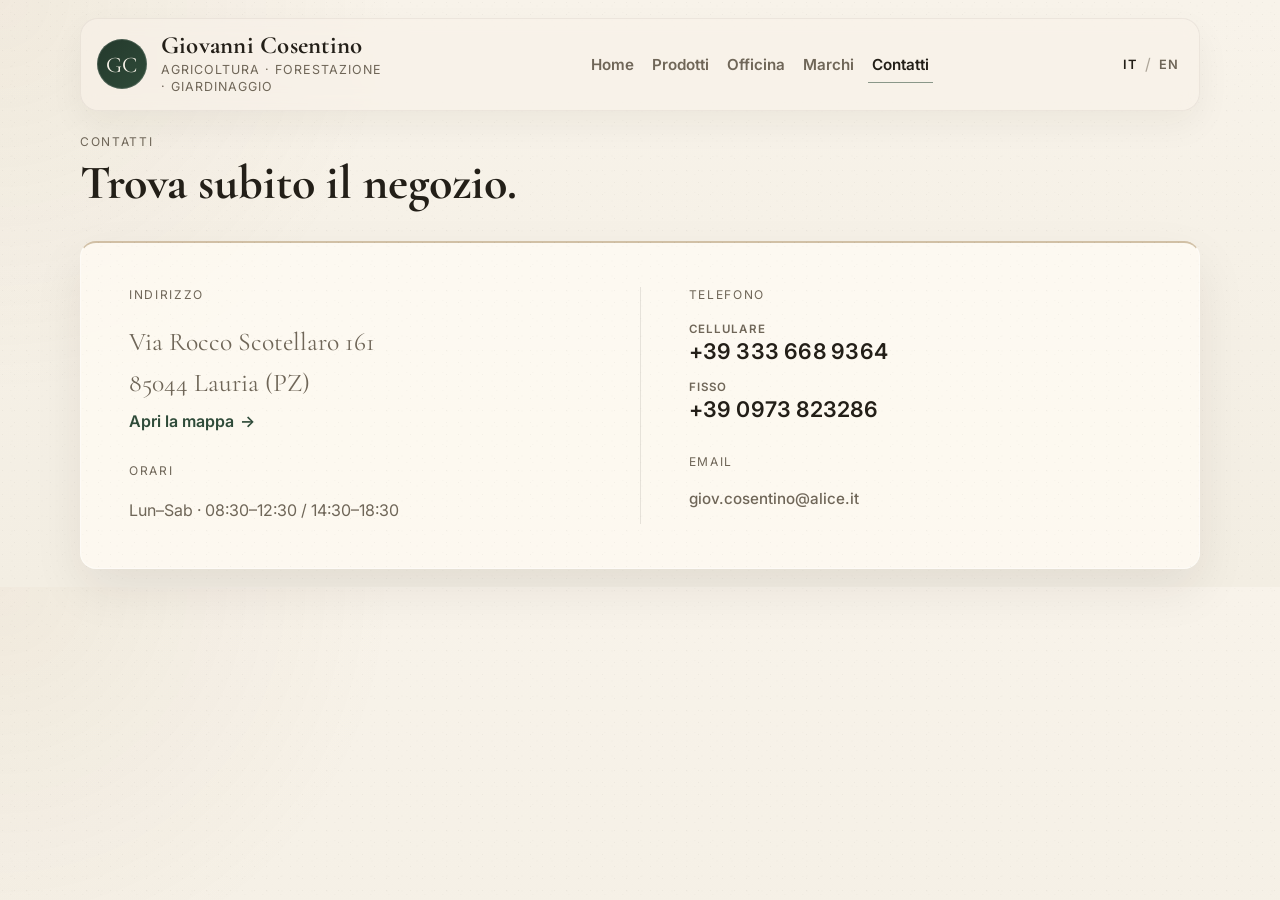
==== commit 39af9f42: "Fix contact card text clipping at rounded corners — v0.4.5 Remove card/lined-card from contact-artic" ====
--- a/contatti.html
+++ b/contatti.html
@@ -65,7 +65,7 @@
             <h2 data-i18n="contactsTitle">Trova subito il negozio.</h2>
           </div>
 
-          <article class="contact-card card lined-card section-spacer">
+          <article class="contact-card section-spacer">
             <div class="contact-card-body">
 
               <div class="contact-col">
@@ -107,6 +107,6 @@
         </main>
       </div>
     </div>
-    <script src="./lang.js?v=0.4.4"></script>
+    <script src="./lang.js?v=0.4.5"></script>
   </body>
 </html>
--- a/styles.css
+++ b/styles.css
@@ -687,7 +687,14 @@
   color: var(--ink-soft);
 }
 
-.contact-card { padding: 36px 40px; }
+.contact-card {
+  padding: 44px 48px;
+  background: var(--card);
+  border: 1px solid rgba(255, 255, 255, 0.45);
+  border-top: 2px solid rgba(156, 123, 75, 0.45);
+  border-radius: 16px;
+  box-shadow: var(--shadow);
+}
 
 .contact-card-body {
   display: grid;
@@ -764,7 +771,7 @@
 .contact-email:hover { color: var(--forest); }
 
 @media (max-width: 760px) {
-  .contact-card { padding: 24px; }
+  .contact-card { padding: 32px 28px; }
   .contact-card-body {
     grid-template-columns: 1fr;
     gap: 28px 0;
